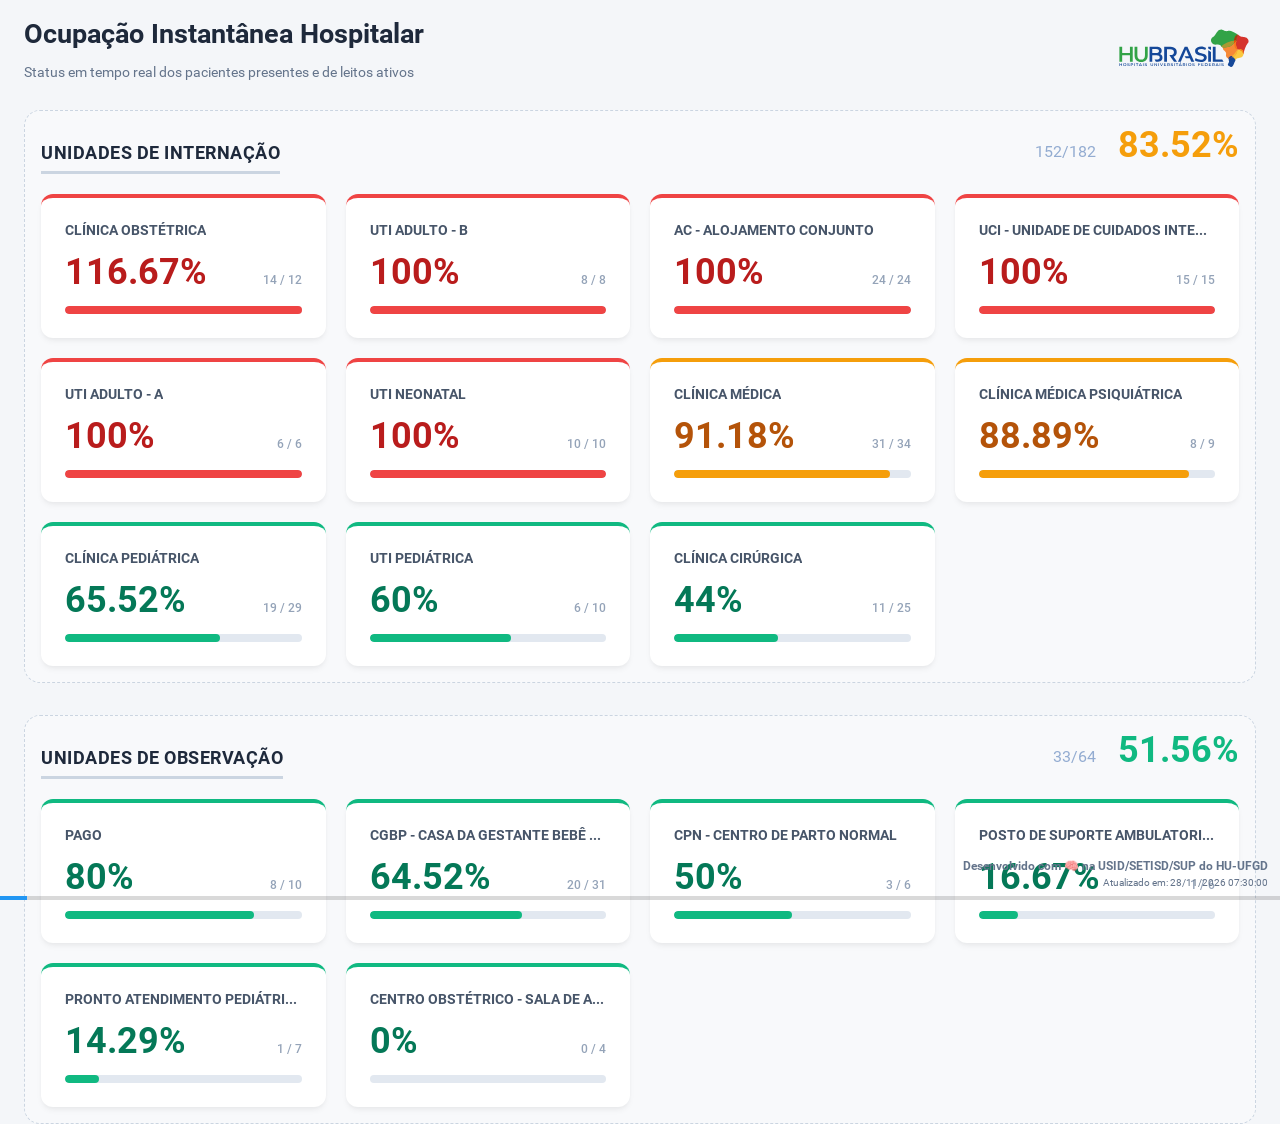
==== taxa-ocupacao/index.html @ 533b5207 "auto: atualização automática dos painéis de controle" ====
<!DOCTYPE html>
<html lang="pt-BR">
<head>
    <meta charset="UTF-8">
    <meta name="theme-color" content="">
    <link rel="icon" href="paineis-favicon.png">
    <link rel="icon" href="paineis-favicon-128.png" sizes="128x128">
    <link rel="icon" href="paineis-favicon-144.png" sizes="144x144">
    <title>Taxa de Ocupação </title>
    <link href="fontes.css" rel="stylesheet" type="text/css" media="screen,projection,print" />
    <style>
        html, body {
            height: 100%;
            margin: 0;
            font-family: Roboto, Arial, sans-serif;
        }

        body {
            display: flex;
            flex-direction: column;
        }
    </style>
    <title>Taxa de Ocupação </title>
</head>

<body>
    
    <div class="container">
        
<style>
        html, body {
            height: 100%;
            margin: 0;
            font-family: Roboto, Arial, sans-serif;
        }
        body {
            display: flex;
            flex-direction: column;
            background-color: #f4f6f9;
            color: #333;
            padding: 0 24px;
        }

        header {
            margin-bottom: 32px;
            padding-bottom: 16px;
            margin-bottom: 0;
            display: flex;
            justify-content: space-between;
        }
        img.logo{
            width: 142px;
            height: auto;
        }
        
        .header-unidade{
            display: flex;
            /* border-bottom: 2px solid #e2e8f0; */
            flex-direction: row;
            justify-content: space-between;
            font-size: 24px;
        }
        header h1 {
            font-size: 27px;
            color: #1e293b;
            margin-bottom: 4px;
        }
        header p {
            color: #64748b;
            font-size: 14px;
        }

        /* ESTRUTURA DAS DUAS COLUNAS PRINCIPAIS */
        .dashboard-container {
            display: grid;
            grid-template-columns: 1fr; /* Em telas pequenas fica uma embaixo da outra */
            gap: 32px;
            align-items: stretch;
        }

        .coluna-unidade {
            background: rgba(255, 255, 255, 0.4);
            padding: 16px;
            border-radius: 16px;
            border: 1px dashed #cbd5e1;
        }

        .coluna-unidade h2 {
            font-size: 18px;
            color: #1e293b;
            margin-bottom: 20px;
            padding-bottom: 8px;
            border-bottom: 3px solid #cbd5e1;
            text-transform: uppercase;
            letter-spacing: 0.5px;
        }

        /* A GRID DE INDICADORES INTERNA */
        .grid-indicadores {
            display: grid;
            grid-template-columns: repeat(auto-fit, minmax(280px, 1fr));
            gap: 20px;
        }

        /* Estilização dos Cards */
        .card {
            background-color: #ffffff;
            border-radius: 12px;
            padding: 24px;
            box-shadow: 0 4px 6px -1px rgba(0, 0, 0, 0.05), 0 2px 4px -1px rgba(0, 0, 0, 0.03);
            display: flex;
            flex-direction: column;
            justify-content: space-between;
            border-top: 4px solid #cbd5e1;
        }
        .card-header {
            display: flex;
            justify-content: space-between;
            align-items: center;
            margin-bottom: 16px;
            gap: 8px;
        }
        .setor-nome {
            font-size: 14px;
            font-weight: 600;
            color: #475569;
            white-space: nowrap;
            overflow: hidden;
            text-overflow: ellipsis;
            max-width: 100%;
        }
        .leitos-status {
            font-size: 12px;
            color: #94a3b8;
            font-weight: 500;
            white-space: nowrap;
        }
        .card-body {
            display: flex;
            align-items: baseline;
            margin-bottom: 16px;
            justify-content: space-between;
        }
        .porcentagem {
            font-size: 36px;
            font-weight: 700;
            line-height: 1;
            margin-right: 8px;
        }

        /* Barra de Progresso */
        .barra-progresso-bg {
            background-color: #e2e8f0;
            border-radius: 9999px;
            height: 8px;
            width: 100%;
            overflow: hidden;
        }
        .barra-progresso-fill {
            height: 100%;
            border-radius: 9999px;
            transition: width 0.5s ease-in-out;
        }

        div.informacoes {
            display: flex;
            flex-direction: column;
            gap: 4px;
            justify-content: space-between;
            align-items: flex-end;
            color: #64748b;
            font-size: 12px;
            position: fixed;
            right: 12px;
            bottom: 12px;
        }

        div.valores-indicadores strong{
            font-size: 36px;
            line-height: 36px;
        }

        div.valores-indicadores span{
            font-size: 16px;
            line-height: 24px;
            margin-right: 16px;
            color: #93acd1;            
        }


        /* Classes de Alerta */
        .unidade-critica {
            color: #ef4444;
        }
        .status-critico { border-top-color: #ef4444; }
        .status-critico .porcentagem { color: #b91c1c; }
        .status-critico .barra-progresso-fill { background-color: #ef4444; }

        .unidade-alerta {
            color: #f59e0b;
        }
        .status-alerta { border-top-color: #f59e0b; }
        .status-alerta .porcentagem { color: #b45309; }
        .status-alerta .barra-progresso-fill { background-color: #f59e0b; }

        .unidade-estavel {
            color: #10b981;
        }
        .status-estavel { border-top-color: #10b981; }
        .status-estavel .porcentagem { color: #047857; }
        .status-estavel .barra-progresso-fill { background-color: #10b981; }


        /* REGRAS PARA TELAS MENORES QUE 1130PX (TABLETS / CELULARES) */
        @media (max-width: 1135px ){
            body{
                padding: 0px 8px;
            }

            p{
                margin-block-start: 4px;
                margin-block-end: 4px;
            }

            h1{
                margin-block-start: 4px;
                margin-block-end: 4px;
            }

            h2{
                margin-block-start: 0;
                margin-block-end: 0;
            }
            .dashboard-container {
                grid-template-columns: 1fr 1fr; /* Divide a tela exatamente em 2 colunas */
                gap: 12px;
            }
            .grid-indicadores {
                grid-template-columns: 1fr 1fr 1fr; /* 2 colunas de cards dentro de cada unidade */
                gap: 8px;
            }
            .card {
                padding: 8px;
                width: 150px; /* Largura flui conforme a grid pai */
                border-radius: 4px;
            }
            .card-body {
                margin-bottom: 4px;
            }
            .barra-progresso-bg {
                height: 4px;
            }
            .setor-nome {
                font-size: 11px;
            }
            .porcentagem {
                font-size: 24px;
            }

            .coluna-unidade h2{
                margin-bottom: 12px;
                border-bottom-width: 1px;
            }

            div.valores-indicadores strong{
                font-size: 24px;
                line-height: 24px;
            }

            div.valores-indicadores span{
                font-size: 16px;
                line-height: 24px;
            }

            div.valores-indicadores span{
                margin-right: 8px;
                color: #93acd1;
            }
        }

        /* REGRAS PARA TELAS ACIMA DE 3000PX (TVs / PAINÉIS DE PAREDE) */
        @media( min-width: 3000px){
            header h1 {
                font-size: 72px;
                margin-bottom: 12px;
            }
            header p {
                font-size: 48px;
            }
            .dashboard-container {
                gap: 64px;
            }
            .coluna-unidade h2 {
                font-size: 48px;
                margin-bottom: 32px;
                border-bottom-width: 6px;
            }
            .grid-indicadores {
                gap: 32px;
                grid-template-columns: repeat(2, 1fr);
            }
            .leitos-status {
                font-size: 36px;
            }
            .card {
                padding: 32px;
                width: 90%;
            }
            .barra-progresso-bg {
                height: 16px;
            }
            .setor-nome {
                font-size: 32px;
                max-width: 70%;
            }
            .porcentagem {
                font-size: 64pt;
                padding: 12px 0;
            }
        }

        #refresh-progress {
            position: fixed;
            left: 0;
            bottom: 0;
            width: 100%;
            height: 4px;
            background: rgba(0,0,0,.15);
            z-index: 999999;
        }
        #refresh-progress-bar {
            height: 100%;
            width: 0%;
            background: #2196F3;
        }
    </style>
</head>
<body>
    <header>
        <div>
            <h1>Ocupação Instantânea Hospitalar</h1>
            <p>Status em tempo real dos pacientes presentes e de leitos ativos</p>    
        </div>
        <img class="logo" src="logo-hubrasil.svg" alt="HUBrasil" />
    </header>

    <!-- Container do Dashboard dividido em duas áreas -->
    <main class="dashboard-container">

        <section class="coluna-unidade">
            <div class="header-unidade">
                <h2>Unidades de Internação</h2>
                <div class="valores-indicadores">
                    <span class="quantidade-pac-leito">152/182</span>
                    <strong class="unidade-alerta">83.52%</strong>
                </div>
            </div>
            <div class="grid-indicadores">
                                <div class="card status-critico">
                    <div class="card-header">
                        <span class="setor-nome">CLÍNICA OBSTÉTRICA</span>
                    </div>
                    <div class="card-body">
                        <span class="porcentagem">116.67%</span>
                        <span class="leitos-status">14 / 12</span>
                    </div>
                    <div class="barra-progresso-bg">
                        <div class="barra-progresso-fill" data-width="116.67%" width="116.67%"></div>
                    </div>
                </div>
                                <div class="card status-critico">
                    <div class="card-header">
                        <span class="setor-nome">UTI ADULTO - B</span>
                    </div>
                    <div class="card-body">
                        <span class="porcentagem">100%</span>
                        <span class="leitos-status">8 / 8</span>
                    </div>
                    <div class="barra-progresso-bg">
                        <div class="barra-progresso-fill" data-width="100%" width="100%"></div>
                    </div>
                </div>
                                <div class="card status-critico">
                    <div class="card-header">
                        <span class="setor-nome">AC - ALOJAMENTO CONJUNTO</span>
                    </div>
                    <div class="card-body">
                        <span class="porcentagem">100%</span>
                        <span class="leitos-status">24 / 24</span>
                    </div>
                    <div class="barra-progresso-bg">
                        <div class="barra-progresso-fill" data-width="100%" width="100%"></div>
                    </div>
                </div>
                                <div class="card status-critico">
                    <div class="card-header">
                        <span class="setor-nome">UCI - UNIDADE DE CUIDADOS INTERMEDIÁRIOS NEONATAL</span>
                    </div>
                    <div class="card-body">
                        <span class="porcentagem">100%</span>
                        <span class="leitos-status">15 / 15</span>
                    </div>
                    <div class="barra-progresso-bg">
                        <div class="barra-progresso-fill" data-width="100%" width="100%"></div>
                    </div>
                </div>
                                <div class="card status-critico">
                    <div class="card-header">
                        <span class="setor-nome">UTI ADULTO - A</span>
                    </div>
                    <div class="card-body">
                        <span class="porcentagem">100%</span>
                        <span class="leitos-status">6 / 6</span>
                    </div>
                    <div class="barra-progresso-bg">
                        <div class="barra-progresso-fill" data-width="100%" width="100%"></div>
                    </div>
                </div>
                                <div class="card status-critico">
                    <div class="card-header">
                        <span class="setor-nome">UTI NEONATAL</span>
                    </div>
                    <div class="card-body">
                        <span class="porcentagem">100%</span>
                        <span class="leitos-status">10 / 10</span>
                    </div>
                    <div class="barra-progresso-bg">
                        <div class="barra-progresso-fill" data-width="100%" width="100%"></div>
                    </div>
                </div>
                                <div class="card status-alerta">
                    <div class="card-header">
                        <span class="setor-nome">CLÍNICA MÉDICA</span>
                    </div>
                    <div class="card-body">
                        <span class="porcentagem">91.18%</span>
                        <span class="leitos-status">31 / 34</span>
                    </div>
                    <div class="barra-progresso-bg">
                        <div class="barra-progresso-fill" data-width="91.18%" width="91.18%"></div>
                    </div>
                </div>
                                <div class="card status-alerta">
                    <div class="card-header">
                        <span class="setor-nome">CLÍNICA MÉDICA PSIQUIÁTRICA</span>
                    </div>
                    <div class="card-body">
                        <span class="porcentagem">88.89%</span>
                        <span class="leitos-status">8 / 9</span>
                    </div>
                    <div class="barra-progresso-bg">
                        <div class="barra-progresso-fill" data-width="88.89%" width="88.89%"></div>
                    </div>
                </div>
                                <div class="card status-estavel">
                    <div class="card-header">
                        <span class="setor-nome">CLÍNICA PEDIÁTRICA</span>
                    </div>
                    <div class="card-body">
                        <span class="porcentagem">65.52%</span>
                        <span class="leitos-status">19 / 29</span>
                    </div>
                    <div class="barra-progresso-bg">
                        <div class="barra-progresso-fill" data-width="65.52%" width="65.52%"></div>
                    </div>
                </div>
                                <div class="card status-estavel">
                    <div class="card-header">
                        <span class="setor-nome">UTI PEDIÁTRICA</span>
                    </div>
                    <div class="card-body">
                        <span class="porcentagem">60%</span>
                        <span class="leitos-status">6 / 10</span>
                    </div>
                    <div class="barra-progresso-bg">
                        <div class="barra-progresso-fill" data-width="60%" width="60%"></div>
                    </div>
                </div>
                                <div class="card status-estavel">
                    <div class="card-header">
                        <span class="setor-nome">CLÍNICA CIRÚRGICA</span>
                    </div>
                    <div class="card-body">
                        <span class="porcentagem">44%</span>
                        <span class="leitos-status">11 / 25</span>
                    </div>
                    <div class="barra-progresso-bg">
                        <div class="barra-progresso-fill" data-width="44%" width="44%"></div>
                    </div>
                </div>
                        </section>

        <section class="coluna-unidade">
            <div class="header-unidade">
                <h2 class="titulo-unidade">Unidades de Observação</h2>
                <div class="valores-indicadores">
                    <span class="quantidade-pac-leito">33/64</span>
                    <strong class="unidade-estavel">51.56%</strong>
                </div>
            </div>            
            <div class="grid-indicadores">
                                <div class="card status-estavel">
                    <div class="card-header">
                        <span class="setor-nome">PAGO</span>
                    </div>
                    <div class="card-body">
                        <span class="porcentagem">80%</span>
                        <span class="leitos-status">8 / 10</span>
                    </div>
                    <div class="barra-progresso-bg">
                        <div class="barra-progresso-fill" data-width="80%" width="80%"></div>
                    </div>
                </div>
                                <div class="card status-estavel">
                    <div class="card-header">
                        <span class="setor-nome">CGBP - CASA DA GESTANTE BEBÊ E PUÉRPERA</span>
                    </div>
                    <div class="card-body">
                        <span class="porcentagem">64.52%</span>
                        <span class="leitos-status">20 / 31</span>
                    </div>
                    <div class="barra-progresso-bg">
                        <div class="barra-progresso-fill" data-width="64.52%" width="64.52%"></div>
                    </div>
                </div>
                                <div class="card status-estavel">
                    <div class="card-header">
                        <span class="setor-nome">CPN - CENTRO DE PARTO NORMAL</span>
                    </div>
                    <div class="card-body">
                        <span class="porcentagem">50%</span>
                        <span class="leitos-status">3 / 6</span>
                    </div>
                    <div class="barra-progresso-bg">
                        <div class="barra-progresso-fill" data-width="50%" width="50%"></div>
                    </div>
                </div>
                                <div class="card status-estavel">
                    <div class="card-header">
                        <span class="setor-nome">POSTO DE SUPORTE AMBULATORIAL</span>
                    </div>
                    <div class="card-body">
                        <span class="porcentagem">16.67%</span>
                        <span class="leitos-status">1 / 6</span>
                    </div>
                    <div class="barra-progresso-bg">
                        <div class="barra-progresso-fill" data-width="16.67%" width="16.67%"></div>
                    </div>
                </div>
                                <div class="card status-estavel">
                    <div class="card-header">
                        <span class="setor-nome">PRONTO ATENDIMENTO PEDIÁTRICO REFERENCIADO</span>
                    </div>
                    <div class="card-body">
                        <span class="porcentagem">14.29%</span>
                        <span class="leitos-status">1 / 7</span>
                    </div>
                    <div class="barra-progresso-bg">
                        <div class="barra-progresso-fill" data-width="14.29%" width="14.29%"></div>
                    </div>
                </div>
                                <div class="card status-estavel">
                    <div class="card-header">
                        <span class="setor-nome">CENTRO OBSTÉTRICO - SALA DE ADMISSÃO</span>
                    </div>
                    <div class="card-body">
                        <span class="porcentagem">0%</span>
                        <span class="leitos-status">0 / 4</span>
                    </div>
                    <div class="barra-progresso-bg">
                        <div class="barra-progresso-fill" data-width="0%" width="0%"></div>
                    </div>
                </div>
                        </section>

    </main>
    <div class="informacoes">
        <strong>Desenvolvido com 🧠 na USID/SETISD/SUP do HU-UFGD</strong>
        <small>Atualizado em: 28/11/2026 07:30:00</small>
    </div>

    <div id="refresh-progress">
        <div id="refresh-progress-bar"></div>
    </div>

    <script>
    (function () {
        const DURACAO = 60000; // 60 segundos
        const barra = document.getElementById('refresh-progress-bar');
        const inicio = performance.now();

        function atualizar(agora) {
            const progresso = Math.min((agora - inicio) / DURACAO, 1);
            barra.style.width = (progresso * 100) + '%';

            if (progresso < 1) {
                requestAnimationFrame(atualizar);
            }
        }

        requestAnimationFrame(atualizar);

        document.querySelectorAll('.barra-progresso-fill').forEach(el => {
            el.style.width = '0';

            requestAnimationFrame(() => {
                el.style.transition = 'width .8s ease';
                el.style.width = el.dataset.width;
            });
        });
        
        setTimeout(function () {
            location.reload();
        }, DURACAO);
    })();
    </script>
    <script src="jquery.min.js"></script>

    </div>
    
    <script src="jquery.min.js"></script>
    <script>
        
    </script>
</body>

</html>
---- taxa-ocupacao/fontes.css ----
/* roboto-100 - latin */
@font-face {
  font-family: 'Roboto';
  font-style: normal;
  font-weight: 100;
  src: url('roboto-v15-latin-100.eot'); /* IE9 Compat Modes */
  src: local('Roboto Thin'), local('Roboto-Thin'),
       url('roboto-v15-latin-100.eot%3F') format('embedded-opentype'), /* IE6-IE8 */
       url('roboto-v15-latin-100.woff2') format('woff2'), /* Super Modern Browsers */
       url('roboto-v15-latin-100.woff') format('woff'), /* Modern Browsers */
       url('roboto-v15-latin-100.ttf') format('truetype'), /* Safari, Android, iOS */
       url('roboto-v15-latin-100.svg') format('svg'); /* Legacy iOS */
}
/* roboto-100italic - latin */
@font-face {
  font-family: 'Roboto';
  font-style: italic;
  font-weight: 100;
  src: url('roboto-v15-latin-100italic.eot'); /* IE9 Compat Modes */
  src: local('Roboto Thin Italic'), local('Roboto-ThinItalic'),
       url('roboto-v15-latin-100italic.eot%3F') format('embedded-opentype'), /* IE6-IE8 */
       url('roboto-v15-latin-100italic.woff2') format('woff2'), /* Super Modern Browsers */
       url('roboto-v15-latin-100italic.woff') format('woff'), /* Modern Browsers */
       url('roboto-v15-latin-100italic.ttf') format('truetype'), /* Safari, Android, iOS */
       url('roboto-v15-latin-100italic.svg') format('svg'); /* Legacy iOS */
}
/* roboto-300 - latin */
@font-face {
  font-family: 'Roboto';
  font-style: normal;
  font-weight: 300;
  src: url('roboto-v15-latin-300.eot'); /* IE9 Compat Modes */
  src: local('Roboto Light'), local('Roboto-Light'),
       url('roboto-v15-latin-300.eot%3F') format('embedded-opentype'), /* IE6-IE8 */
       url('roboto-v15-latin-300.woff2') format('woff2'), /* Super Modern Browsers */
       url('roboto-v15-latin-300.woff') format('woff'), /* Modern Browsers */
       url('roboto-v15-latin-300.ttf') format('truetype'), /* Safari, Android, iOS */
       url('roboto-v15-latin-300.svg') format('svg'); /* Legacy iOS */
}
/* roboto-300italic - latin */
@font-face {
  font-family: 'Roboto';
  font-style: italic;
  font-weight: 300;
  src: url('roboto-v15-latin-300italic.eot'); /* IE9 Compat Modes */
  src: local('Roboto Light Italic'), local('Roboto-LightItalic'),
       url('roboto-v15-latin-300italic.eot%3F') format('embedded-opentype'), /* IE6-IE8 */
       url('roboto-v15-latin-300italic.woff2') format('woff2'), /* Super Modern Browsers */
       url('roboto-v15-latin-300italic.woff') format('woff'), /* Modern Browsers */
       url('roboto-v15-latin-300italic.ttf') format('truetype'), /* Safari, Android, iOS */
       url('roboto-v15-latin-300italic.svg') format('svg'); /* Legacy iOS */
}
/* roboto-regular - latin */
@font-face {
  font-family: 'Roboto';
  font-style: normal;
  font-weight: 400;
  src: url('roboto-v15-latin-regular.eot'); /* IE9 Compat Modes */
  src: local('Roboto'), local('Roboto-Regular'),
       url('roboto-v15-latin-regular.eot%3F') format('embedded-opentype'), /* IE6-IE8 */
       url('roboto-v15-latin-regular.woff2') format('woff2'), /* Super Modern Browsers */
       url('roboto-v15-latin-regular.woff') format('woff'), /* Modern Browsers */
       url('roboto-v15-latin-regular.ttf') format('truetype'), /* Safari, Android, iOS */
       url('roboto-v15-latin-regular.svg') format('svg'); /* Legacy iOS */
}
/* roboto-italic - latin */
@font-face {
  font-family: 'Roboto';
  font-style: italic;
  font-weight: 400;
  src: url('roboto-v15-latin-italic.eot'); /* IE9 Compat Modes */
  src: local('Roboto Italic'), local('Roboto-Italic'),
       url('roboto-v15-latin-italic.eot%3F') format('embedded-opentype'), /* IE6-IE8 */
       url('roboto-v15-latin-italic.woff2') format('woff2'), /* Super Modern Browsers */
       url('roboto-v15-latin-italic.woff') format('woff'), /* Modern Browsers */
       url('roboto-v15-latin-italic.ttf') format('truetype'), /* Safari, Android, iOS */
       url('roboto-v15-latin-italic.svg') format('svg'); /* Legacy iOS */
}
/* roboto-500 - latin */
@font-face {
  font-family: 'Roboto';
  font-style: normal;
  font-weight: 500;
  src: url('roboto-v15-latin-500.eot'); /* IE9 Compat Modes */
  src: local('Roboto Medium'), local('Roboto-Medium'),
       url('roboto-v15-latin-500.eot%3F') format('embedded-opentype'), /* IE6-IE8 */
       url('roboto-v15-latin-500.woff2') format('woff2'), /* Super Modern Browsers */
       url('roboto-v15-latin-500.woff') format('woff'), /* Modern Browsers */
       url('roboto-v15-latin-500.ttf') format('truetype'), /* Safari, Android, iOS */
       url('roboto-v15-latin-500.svg') format('svg'); /* Legacy iOS */
}
/* roboto-500italic - latin */
@font-face {
  font-family: 'Roboto';
  font-style: italic;
  font-weight: 500;
  src: url('roboto-v15-latin-500italic.eot'); /* IE9 Compat Modes */
  src: local('Roboto Medium Italic'), local('Roboto-MediumItalic'),
       url('roboto-v15-latin-500italic.eot%3F') format('embedded-opentype'), /* IE6-IE8 */
       url('roboto-v15-latin-500italic.woff2') format('woff2'), /* Super Modern Browsers */
       url('roboto-v15-latin-500italic.woff') format('woff'), /* Modern Browsers */
       url('roboto-v15-latin-500italic.ttf') format('truetype'), /* Safari, Android, iOS */
       url('roboto-v15-latin-500italic.svg') format('svg'); /* Legacy iOS */
}
/* roboto-700 - latin */
@font-face {
  font-family: 'Roboto';
  font-style: normal;
  font-weight: 700;
  src: url('roboto-v15-latin-700.eot'); /* IE9 Compat Modes */
  src: local('Roboto Bold'), local('Roboto-Bold'),
       url('roboto-v15-latin-700.eot%3F') format('embedded-opentype'), /* IE6-IE8 */
       url('roboto-v15-latin-700.woff2') format('woff2'), /* Super Modern Browsers */
       url('roboto-v15-latin-700.woff') format('woff'), /* Modern Browsers */
       url('roboto-v15-latin-700.ttf') format('truetype'), /* Safari, Android, iOS */
       url('roboto-v15-latin-700.svg') format('svg'); /* Legacy iOS */
}
/* roboto-700italic - latin */
@font-face {
  font-family: 'Roboto';
  font-style: italic;
  font-weight: 700;
  src: url('roboto-v15-latin-700italic.eot'); /* IE9 Compat Modes */
  src: local('Roboto Bold Italic'), local('Roboto-BoldItalic'),
       url('roboto-v15-latin-700italic.eot%3F') format('embedded-opentype'), /* IE6-IE8 */
       url('roboto-v15-latin-700italic.woff2') format('woff2'), /* Super Modern Browsers */
       url('roboto-v15-latin-700italic.woff') format('woff'), /* Modern Browsers */
       url('roboto-v15-latin-700italic.ttf') format('truetype'), /* Safari, Android, iOS */
       url('roboto-v15-latin-700italic.svg') format('svg'); /* Legacy iOS */
}
/* roboto-900 - latin */
@font-face {
  font-family: 'Roboto';
  font-style: normal;
  font-weight: 900;
  src: url('roboto-v15-latin-900.eot'); /* IE9 Compat Modes */
  src: local('Roboto Black'), local('Roboto-Black'),
       url('roboto-v15-latin-900.eot%3F') format('embedded-opentype'), /* IE6-IE8 */
       url('roboto-v15-latin-900.woff2') format('woff2'), /* Super Modern Browsers */
       url('roboto-v15-latin-900.woff') format('woff'), /* Modern Browsers */
       url('roboto-v15-latin-900.ttf') format('truetype'), /* Safari, Android, iOS */
       url('roboto-v15-latin-900.svg') format('svg'); /* Legacy iOS */
}
/* roboto-900italic - latin */
@font-face {
  font-family: 'Roboto';
  font-style: italic;
  font-weight: 900;
  src: url('roboto-v15-latin-900italic.eot'); /* IE9 Compat Modes */
  src: local('Roboto Black Italic'), local('Roboto-BlackItalic'),
       url('roboto-v15-latin-900italic.eot%3F') format('embedded-opentype'), /* IE6-IE8 */
       url('roboto-v15-latin-900italic.woff2') format('woff2'), /* Super Modern Browsers */
       url('roboto-v15-latin-900italic.woff') format('woff'), /* Modern Browsers */
       url('roboto-v15-latin-900italic.ttf') format('truetype'), /* Safari, Android, iOS */
       url('roboto-v15-latin-900italic.svg') format('svg'); /* Legacy iOS */
}

/* ubuntu-300 - latin */
@font-face {
  font-family: 'Ubuntu';
  font-style: normal;
  font-weight: 300;
  src: local('Ubuntu Light'), local('Ubuntu-Light'),
       url('ubuntu-v8-latin-300.woff2') format('woff2'), /* Chrome 26+, Opera 23+ */
       url('ubuntu-v8-latin-300.woff') format('woff'); /* Chrome 6+, Firefox 3.6+, IE 9+, Safari 5.1+ */
}
/* ubuntu-300italic - latin */
@font-face {
  font-family: 'Ubuntu';
  font-style: italic;
  font-weight: 300;
  src: local('Ubuntu Light Italic'), local('Ubuntu-LightItalic'),
       url('ubuntu-v8-latin-300italic.woff2') format('woff2'), /* Chrome 26+, Opera 23+ */
       url('ubuntu-v8-latin-300italic.woff') format('woff'); /* Chrome 6+, Firefox 3.6+, IE 9+, Safari 5.1+ */
}
/* ubuntu-regular - latin */
@font-face {
  font-family: 'Ubuntu';
  font-style: normal;
  font-weight: 400;
  src: local('Ubuntu'),
       url('ubuntu-v8-latin-regular.woff2') format('woff2'), /* Chrome 26+, Opera 23+ */
       url('ubuntu-v8-latin-regular.woff') format('woff'); /* Chrome 6+, Firefox 3.6+, IE 9+, Safari 5.1+ */
}
/* ubuntu-italic - latin */
@font-face {
  font-family: 'Ubuntu';
  font-style: italic;
  font-weight: 400;
  src: local('Ubuntu Italic'), local('Ubuntu-Italic'),
       url('ubuntu-v8-latin-italic.woff2') format('woff2'), /* Chrome 26+, Opera 23+ */
       url('ubuntu-v8-latin-italic.woff') format('woff'); /* Chrome 6+, Firefox 3.6+, IE 9+, Safari 5.1+ */
}
/* ubuntu-500 - latin */
@font-face {
  font-family: 'Ubuntu';
  font-style: normal;
  font-weight: 500;
  src: local('Ubuntu Medium'), local('Ubuntu-Medium'),
       url('ubuntu-v8-latin-500.woff2') format('woff2'), /* Chrome 26+, Opera 23+ */
       url('ubuntu-v8-latin-500.woff') format('woff'); /* Chrome 6+, Firefox 3.6+, IE 9+, Safari 5.1+ */
}
/* ubuntu-500italic - latin */
@font-face {
  font-family: 'Ubuntu';
  font-style: italic;
  font-weight: 500;
  src: local('Ubuntu Medium Italic'), local('Ubuntu-MediumItalic'),
       url('ubuntu-v8-latin-500italic.woff2') format('woff2'), /* Chrome 26+, Opera 23+ */
       url('ubuntu-v8-latin-500italic.woff') format('woff'); /* Chrome 6+, Firefox 3.6+, IE 9+, Safari 5.1+ */
}
/* ubuntu-700 - latin */
@font-face {
  font-family: 'Ubuntu';
  font-style: normal;
  font-weight: 700;
  src: local('Ubuntu Bold'), local('Ubuntu-Bold'),
       url('ubuntu-v8-latin-700.woff2') format('woff2'), /* Chrome 26+, Opera 23+ */
       url('ubuntu-v8-latin-700.woff') format('woff'); /* Chrome 6+, Firefox 3.6+, IE 9+, Safari 5.1+ */
}
/* ubuntu-700italic - latin */
@font-face {
  font-family: 'Ubuntu';
  font-style: italic;
  font-weight: 700;
  src: local('Ubuntu Bold Italic'), local('Ubuntu-BoldItalic'),
       url('ubuntu-v8-latin-700italic.woff2') format('woff2'), /* Chrome 26+, Opera 23+ */
       url('ubuntu-v8-latin-700italic.woff') format('woff'); /* Chrome 6+, Firefox 3.6+, IE 9+, Safari 5.1+ */
}

/* GeorgiaPro */
@font-face {
  font-family: 'GeorgiaPro';
  src: local('GeorgiaPro'), local('GeorgiaPro'),
       url('GeorgiaPro.woff2') format('woff2'), /* Chrome 26+, Opera 23+ */
       url('GeorgiaPro.woff') format('woff'); /* Chrome 6+, Firefox 3.6+, IE 9+, Safari 5.1+ */
}

/* Frank Goth */
@font-face {
  font-family: 'FrankGoth';
  src: local('FrankGoth'), local('FrankGoth'),
       url('http://10.18.0.82/static/font/frankgoth/frank-goth.woff2') format('ttf'); /* Chrome 26+, Opera 23+ */
}

@font-face {
  font-family: 'Material Icons';
  font-style: normal;
  font-weight: 400;
  src: url(md-icons-4.0.0.eot); /* For IE6-8 */
  /*src: url(/static/font/material-icons/MaterialIcons-Regular.eot);*/
  src: local('Material Icons'),
       local('MaterialIcons-Regular'),
       /*url(/static/font/material-icons/MaterialIcons-Regular.woff2) format('woff2'),
       url(/static/font/material-icons/MaterialIcons-Regular.woff) format('woff'),
       url(/static/font/material-icons/MaterialIcons-Regular.ttf) format('truetype');*/
       url(md-icons-4.0.0.woff2) format('woff2'),
       url(md-icons-4.0.0.woff) format('woff'),
       url(md-icons-4.0.0.ttf) format('truetype');
}
/* See: https://fonts.google.com/license/googlerestricted */
/* latin-ext */
@font-face {
  font-family: 'Google Sans';
  font-style: italic;
  font-weight: 400;
  src: local('Google Sans Italic'), local('GoogleSans-Italic'), 
       url(gs-italic-latin-ext.woff2) format('woff2');
       unicode-range: U+0100-024F, U+0259, U+1E00-1EFF, U+2020, U+20A0-20AB, U+20AD-20CF, U+2113, U+2C60-2C7F, U+A720-A7FF;
}
/* latin */
@font-face {
  font-family: 'Google Sans';
  font-style: italic;
  font-weight: 400;
  src: local('Google Sans Italic'), local('GoogleSans-Italic'), 
       url(gs-italic-latin.woff2) format('woff2');
       unicode-range: U+0000-00FF, U+0131, U+0152-0153, U+02BB-02BC, U+02C6, U+02DA, U+02DC, U+2000-206F, U+2074, U+20AC, U+2122, U+2191, U+2193, U+2212, U+2215, U+FEFF, U+FFFD;
}
/* latin-ext */
@font-face {
  font-family: 'Google Sans';
  font-style: italic;
  font-weight: 500;
  src: local('Google Sans Medium Italic'), local('GoogleSans-MediumItalic'), 
       url(gs-medium-italic-latin-ext.woff2) format('woff2');
       unicode-range: U+0100-024F, U+0259, U+1E00-1EFF, U+2020, U+20A0-20AB, U+20AD-20CF, U+2113, U+2C60-2C7F, U+A720-A7FF;
}
/* latin */
@font-face {
  font-family: 'Google Sans';
  font-style: italic;
  font-weight: 500;
  src: local('Google Sans Medium Italic'), local('GoogleSans-MediumItalic'), 
       url(gs-medium-italic-latin.woff2) format('woff2');
       unicode-range: U+0000-00FF, U+0131, U+0152-0153, U+02BB-02BC, U+02C6, U+02DA, U+02DC, U+2000-206F, U+2074, U+20AC, U+2122, U+2191, U+2193, U+2212, U+2215, U+FEFF, U+FFFD;
}
/* latin-ext */
@font-face {
  font-family: 'Google Sans';
  font-style: italic;
  font-weight: 700;
  src: local('Google Sans Bold Italic'), local('GoogleSans-BoldItalic'), 
       url(gs-bold-italic-latin.woff2) format('woff2');
       unicode-range: U+0100-024F, U+0259, U+1E00-1EFF, U+2020, U+20A0-20AB, U+20AD-20CF, U+2113, U+2C60-2C7F, U+A720-A7FF;
}
/* latin */
@font-face {
  font-family: 'Google Sans';
  font-style: italic;
  font-weight: 700;
  src: local('Google Sans Bold Italic'), local('GoogleSans-BoldItalic'), 
       url(gs-bold-italic-latin.woff2) format('woff2');
       unicode-range: U+0000-00FF, U+0131, U+0152-0153, U+02BB-02BC, U+02C6, U+02DA, U+02DC, U+2000-206F, U+2074, U+20AC, U+2122, U+2191, U+2193, U+2212, U+2215, U+FEFF, U+FFFD;
}
/* latin-ext */
@font-face {
  font-family: 'Google Sans';
  font-style: normal;
  font-weight: 400;
  src: local('Google Sans Regular'), local('GoogleSans-Regular'), 
       url(gs-regular-latin-ext.woff2) format('woff2');
       unicode-range: U+0100-024F, U+0259, U+1E00-1EFF, U+2020, U+20A0-20AB, U+20AD-20CF, U+2113, U+2C60-2C7F, U+A720-A7FF;
}
/* latin */
@font-face {
  font-family: 'Google Sans';
  font-style: normal;
  font-weight: 400;
  src: local('Google Sans Regular'), local('GoogleSans-Regular'), 
       url(gs-regular-latin.woff2) format('woff2');
       unicode-range: U+0000-00FF, U+0131, U+0152-0153, U+02BB-02BC, U+02C6, U+02DA, U+02DC, U+2000-206F, U+2074, U+20AC, U+2122, U+2191, U+2193, U+2212, U+2215, U+FEFF, U+FFFD;
}
/* latin-ext */
@font-face {
  font-family: 'Google Sans';
  font-style: normal;
  font-weight: 500;
  src: local('Google Sans Medium'), local('GoogleSans-Medium'), 
       url(gs-medium-latin-ext.woff2) format('woff2');
       unicode-range: U+0100-024F, U+0259, U+1E00-1EFF, U+2020, U+20A0-20AB, U+20AD-20CF, U+2113, U+2C60-2C7F, U+A720-A7FF;
}
/* latin */
@font-face {
  font-family: 'Google Sans';
  font-style: normal;
  font-weight: 500;
  src: local('Google Sans Medium'), local('GoogleSans-Medium'), 
       url(gs-medium-latin.woff2) format('woff2');
       unicode-range: U+0000-00FF, U+0131, U+0152-0153, U+02BB-02BC, U+02C6, U+02DA, U+02DC, U+2000-206F, U+2074, U+20AC, U+2122, U+2191, U+2193, U+2212, U+2215, U+FEFF, U+FFFD;
}
/* latin-ext */
@font-face {
  font-family: 'Google Sans';
  font-style: normal;
  font-weight: 700;
  src: local('Google Sans Bold'), local('GoogleSans-Bold'), 
       url(gs-bold-latin-ext.woff2) format('woff2');
       unicode-range: U+0100-024F, U+0259, U+1E00-1EFF, U+2020, U+20A0-20AB, U+20AD-20CF, U+2113, U+2C60-2C7F, U+A720-A7FF;
}
/* latin */
@font-face {
  font-family: 'Google Sans';
  font-style: normal;
  font-weight: 700;
  src: local('Google Sans Bold'), local('GoogleSans-Bold'),
       url(gs-bold-latin.woff2) format('woff2');
       unicode-range: U+0000-00FF, U+0131, U+0152-0153, U+02BB-02BC, U+02C6, U+02DA, U+02DC, U+2000-206F, U+2074, U+20AC, U+2122, U+2191, U+2193, U+2212, U+2215, U+FEFF, U+FFFD;
}
/* pt-serif-regular - latin_latin-ext */
@font-face {
  font-family: 'PT Serif';
  font-style: normal;
  font-weight: 400;
  src: local('PT Serif'), local('PTSerif-Regular'),
       url(pt-serif-v10-latin_latin-ext-regular.woff2) format('woff2'), /* Chrome 26+, Opera 23+, Firefox 39+ */
       url(pt-serif-v10-latin_latin-ext-regular.woff) format('woff'); /* Chrome 6+, Firefox 3.6+, IE 9+, Safari 5.1+ */
}

/* pt-serif-italic - latin_latin-ext */
@font-face {
  font-family: 'PT Serif';
  font-style: italic;
  font-weight: 400;
  src: local('PT Serif Italic'), local('PTSerif-Italic'),
       url(pt-serif-v10-latin_latin-ext-italic.woff2) format('woff2'), /* Chrome 26+, Opera 23+, Firefox 39+ */
       url(pt-serif-v10-latin_latin-ext-italic.woff) format('woff'); /* Chrome 6+, Firefox 3.6+, IE 9+, Safari 5.1+ */
}

/* pt-serif-700 - latin_latin-ext */
@font-face {
  font-family: 'PT Serif';
  font-style: normal;
  font-weight: 700;
  src: local('PT Serif Bold'), local('PTSerif-Bold'),
       url(pt-serif-v10-latin_latin-ext-700.woff2) format('woff2'), /* Chrome 26+, Opera 23+, Firefox 39+ */
       url(pt-serif-v10-latin_latin-ext-700.woff) format('woff'); /* Chrome 6+, Firefox 3.6+, IE 9+, Safari 5.1+ */
}

/* pt-serif-700italic - latin_latin-ext */
@font-face {
  font-family: 'PT Serif';
  font-style: italic;
  font-weight: 700;
  src: local('PT Serif Bold Italic'), local('PTSerif-BoldItalic'),
       url(pt-serif-v10-latin_latin-ext-700italic.woff2) format('woff2'), /* Chrome 26+, Opera 23+, Firefox 39+ */
       url(pt-serif-v10-latin_latin-ext-700italic.woff) format('woff'); /* Chrome 6+, Firefox 3.6+, IE 9+, Safari 5.1+ */
}

.material-font {
  font-family: 'Material Icons';
  font-style: normal;
}

/*.material-icons {
  font-family: 'Material Icons';
  font-weight: normal;
  font-style: normal;
  font-size: 24px;  // Preferred icon size
  display: inline-block;
  line-height: 1;
  text-transform: none;
  letter-spacing: normal;
  word-wrap: normal;
  white-space: nowrap;
  direction: ltr;
  -webkit-font-smoothing: antialiased;
  text-rendering: optimizeLegibility;
  -moz-osx-font-smoothing: grayscale;
  font-feature-settings: 'liga';
} */

/* fallback */
@font-face {
  font-family: 'Material Icons';
  font-style: normal;
  font-weight: 400;
  src: url(flUhRq6tzZclQEJ-Vdg-IuiaDsNc.woff2) format('woff2');
}

.material-icons {
  font-family: 'Material Icons';
  font-weight: normal;
  font-style: normal;
  font-size: 24px;
  line-height: 1;
  letter-spacing: normal;
  text-transform: none;
  display: inline-block;
  white-space: nowrap;
  word-wrap: normal;
  direction: ltr;
  -moz-font-feature-settings: 'liga';
  -moz-osx-font-smoothing: grayscale;
}
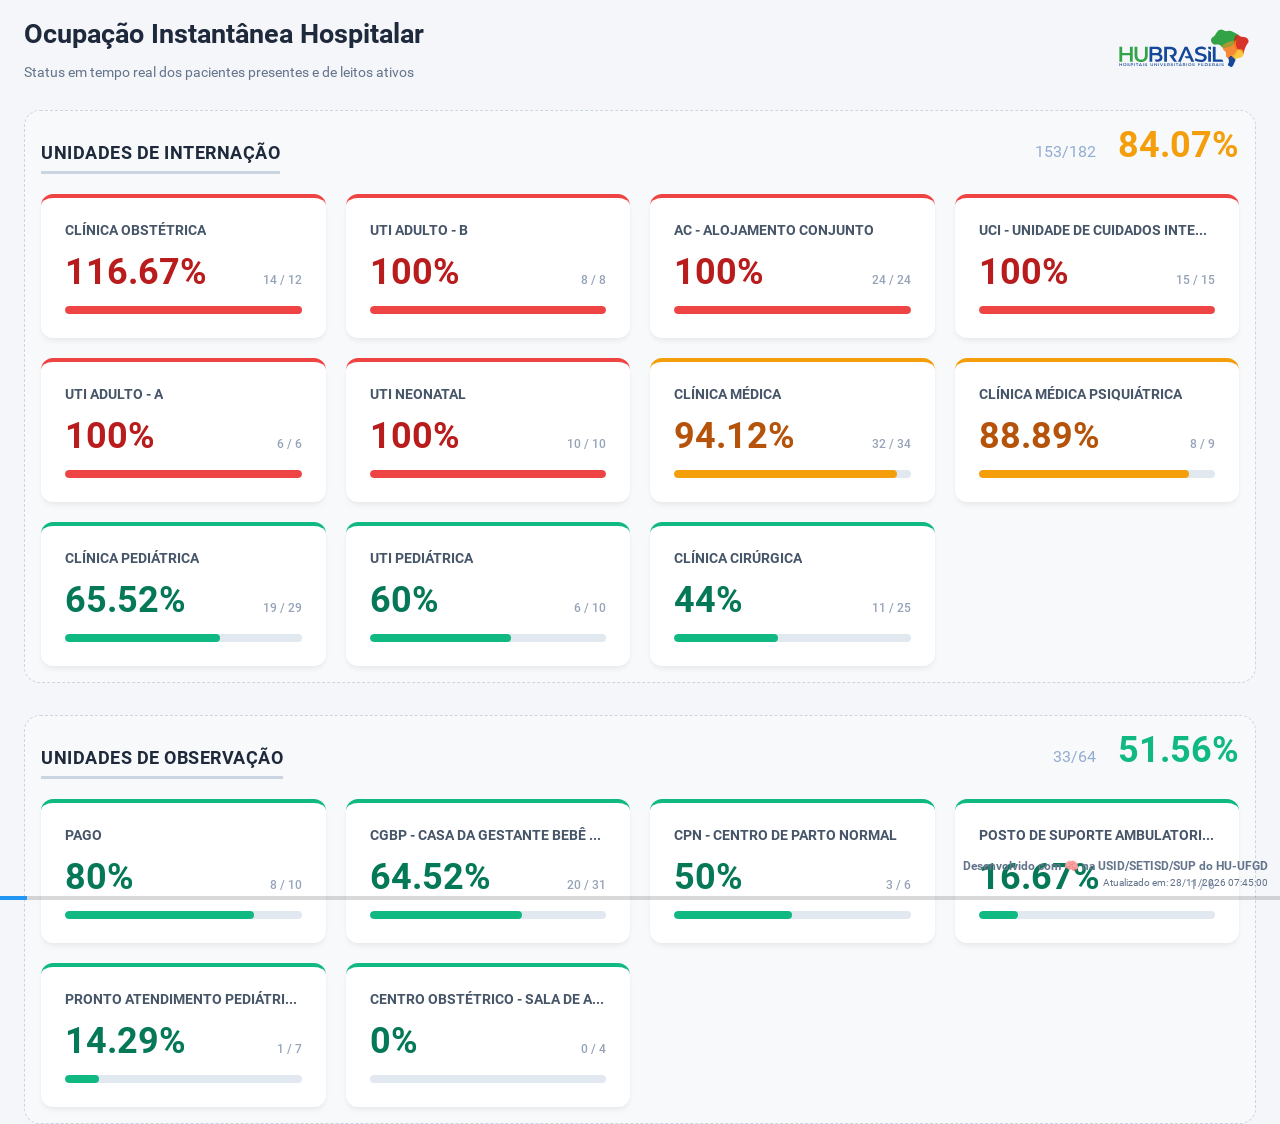
==== commit 4cef1782: "auto: atualização automática dos painéis de controle" ====
--- a/taxa-ocupacao/index.html
+++ b/taxa-ocupacao/index.html
@@ -351,8 +351,8 @@
             <div class="header-unidade">
                 <h2>Unidades de Internação</h2>
                 <div class="valores-indicadores">
-                    <span class="quantidade-pac-leito">152/182</span>
-                    <strong class="unidade-alerta">83.52%</strong>
+                    <span class="quantidade-pac-leito">153/182</span>
+                    <strong class="unidade-alerta">84.07%</strong>
                 </div>
             </div>
             <div class="grid-indicadores">
@@ -433,11 +433,11 @@
                         <span class="setor-nome">CLÍNICA MÉDICA</span>
                     </div>
                     <div class="card-body">
-                        <span class="porcentagem">91.18%</span>
-                        <span class="leitos-status">31 / 34</span>
-                    </div>
-                    <div class="barra-progresso-bg">
-                        <div class="barra-progresso-fill" data-width="91.18%" width="91.18%"></div>
+                        <span class="porcentagem">94.12%</span>
+                        <span class="leitos-status">32 / 34</span>
+                    </div>
+                    <div class="barra-progresso-bg">
+                        <div class="barra-progresso-fill" data-width="94.12%" width="94.12%"></div>
                     </div>
                 </div>
                                 <div class="card status-alerta">
@@ -576,7 +576,7 @@
     </main>
     <div class="informacoes">
         <strong>Desenvolvido com 🧠 na USID/SETISD/SUP do HU-UFGD</strong>
-        <small>Atualizado em: 28/11/2026 07:30:00</small>
+        <small>Atualizado em: 28/11/2026 07:45:00</small>
     </div>
 
     <div id="refresh-progress">
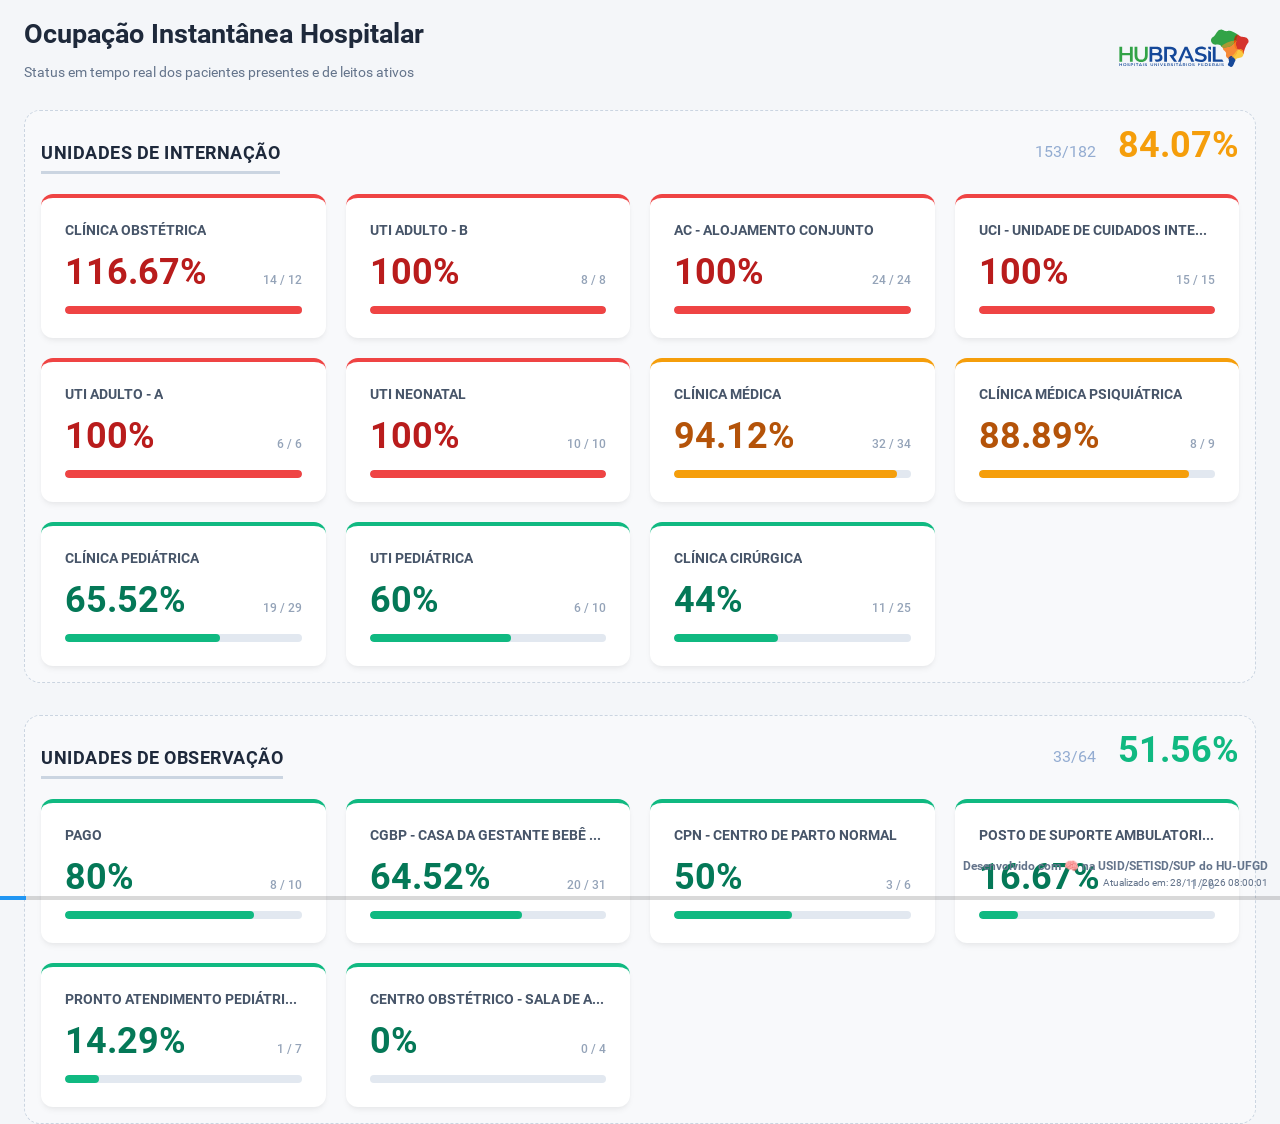
==== commit ca0460b9: "auto: atualização automática dos painéis de controle" ====
--- a/taxa-ocupacao/index.html
+++ b/taxa-ocupacao/index.html
@@ -576,7 +576,7 @@
     </main>
     <div class="informacoes">
         <strong>Desenvolvido com 🧠 na USID/SETISD/SUP do HU-UFGD</strong>
-        <small>Atualizado em: 28/11/2026 07:45:00</small>
+        <small>Atualizado em: 28/11/2026 08:00:01</small>
     </div>
 
     <div id="refresh-progress">
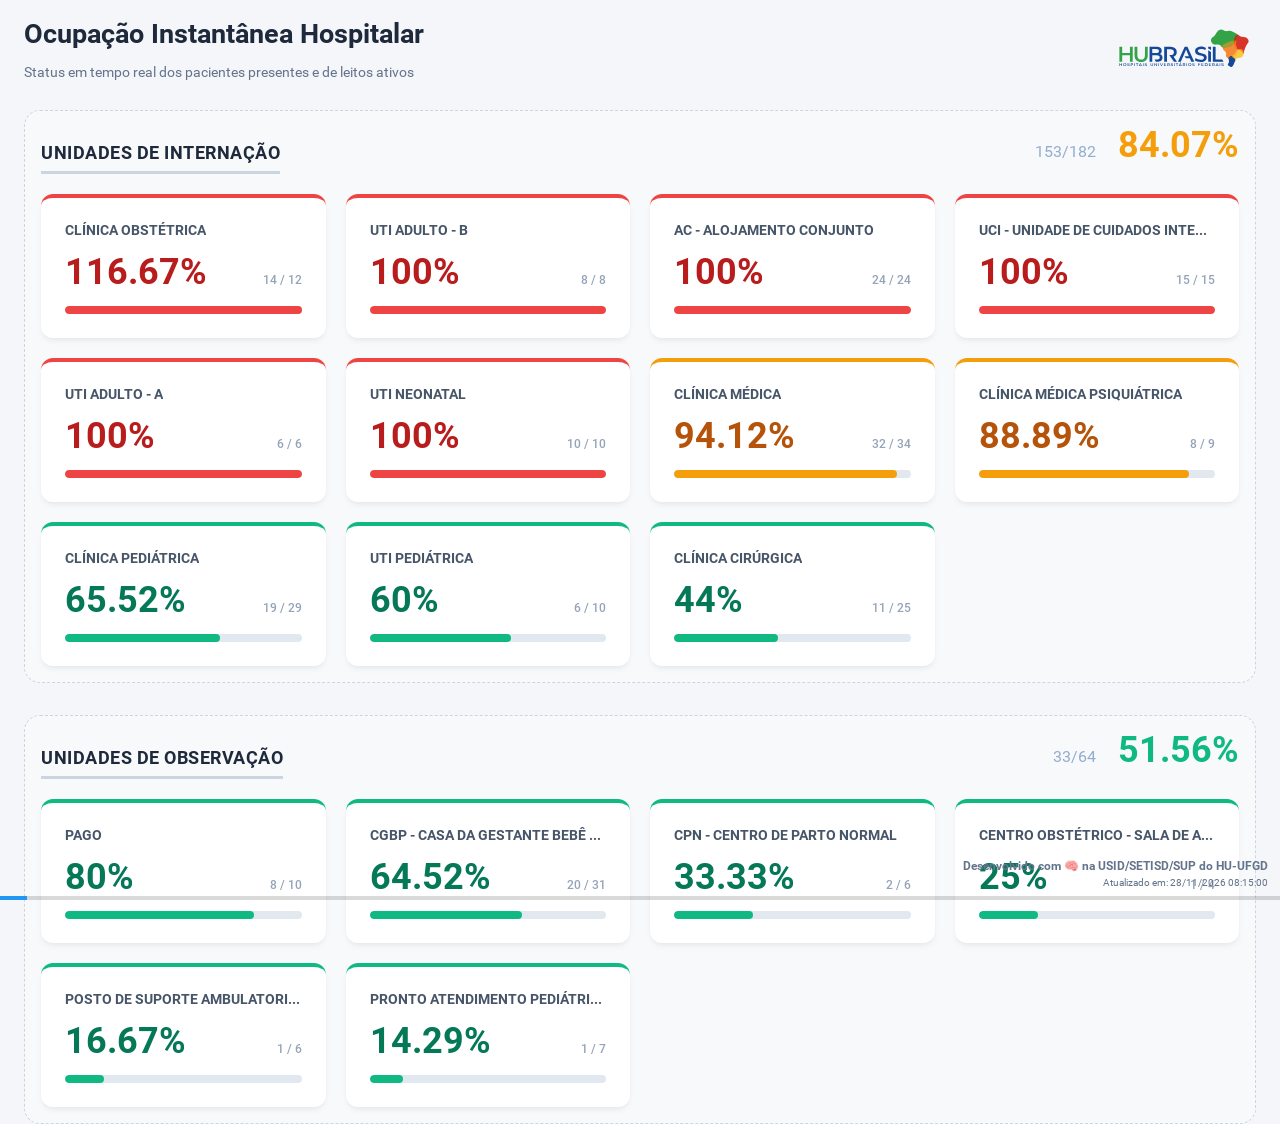
==== commit 5db9cea7: "auto: atualização automática dos painéis de controle" ====
--- a/taxa-ocupacao/index.html
+++ b/taxa-ocupacao/index.html
@@ -528,11 +528,23 @@
                         <span class="setor-nome">CPN - CENTRO DE PARTO NORMAL</span>
                     </div>
                     <div class="card-body">
-                        <span class="porcentagem">50%</span>
-                        <span class="leitos-status">3 / 6</span>
-                    </div>
-                    <div class="barra-progresso-bg">
-                        <div class="barra-progresso-fill" data-width="50%" width="50%"></div>
+                        <span class="porcentagem">33.33%</span>
+                        <span class="leitos-status">2 / 6</span>
+                    </div>
+                    <div class="barra-progresso-bg">
+                        <div class="barra-progresso-fill" data-width="33.33%" width="33.33%"></div>
+                    </div>
+                </div>
+                                <div class="card status-estavel">
+                    <div class="card-header">
+                        <span class="setor-nome">CENTRO OBSTÉTRICO - SALA DE ADMISSÃO</span>
+                    </div>
+                    <div class="card-body">
+                        <span class="porcentagem">25%</span>
+                        <span class="leitos-status">1 / 4</span>
+                    </div>
+                    <div class="barra-progresso-bg">
+                        <div class="barra-progresso-fill" data-width="25%" width="25%"></div>
                     </div>
                 </div>
                                 <div class="card status-estavel">
@@ -557,18 +569,6 @@
                     </div>
                     <div class="barra-progresso-bg">
                         <div class="barra-progresso-fill" data-width="14.29%" width="14.29%"></div>
-                    </div>
-                </div>
-                                <div class="card status-estavel">
-                    <div class="card-header">
-                        <span class="setor-nome">CENTRO OBSTÉTRICO - SALA DE ADMISSÃO</span>
-                    </div>
-                    <div class="card-body">
-                        <span class="porcentagem">0%</span>
-                        <span class="leitos-status">0 / 4</span>
-                    </div>
-                    <div class="barra-progresso-bg">
-                        <div class="barra-progresso-fill" data-width="0%" width="0%"></div>
                     </div>
                 </div>
                         </section>
@@ -576,7 +576,7 @@
     </main>
     <div class="informacoes">
         <strong>Desenvolvido com 🧠 na USID/SETISD/SUP do HU-UFGD</strong>
-        <small>Atualizado em: 28/11/2026 08:00:01</small>
+        <small>Atualizado em: 28/11/2026 08:15:00</small>
     </div>
 
     <div id="refresh-progress">
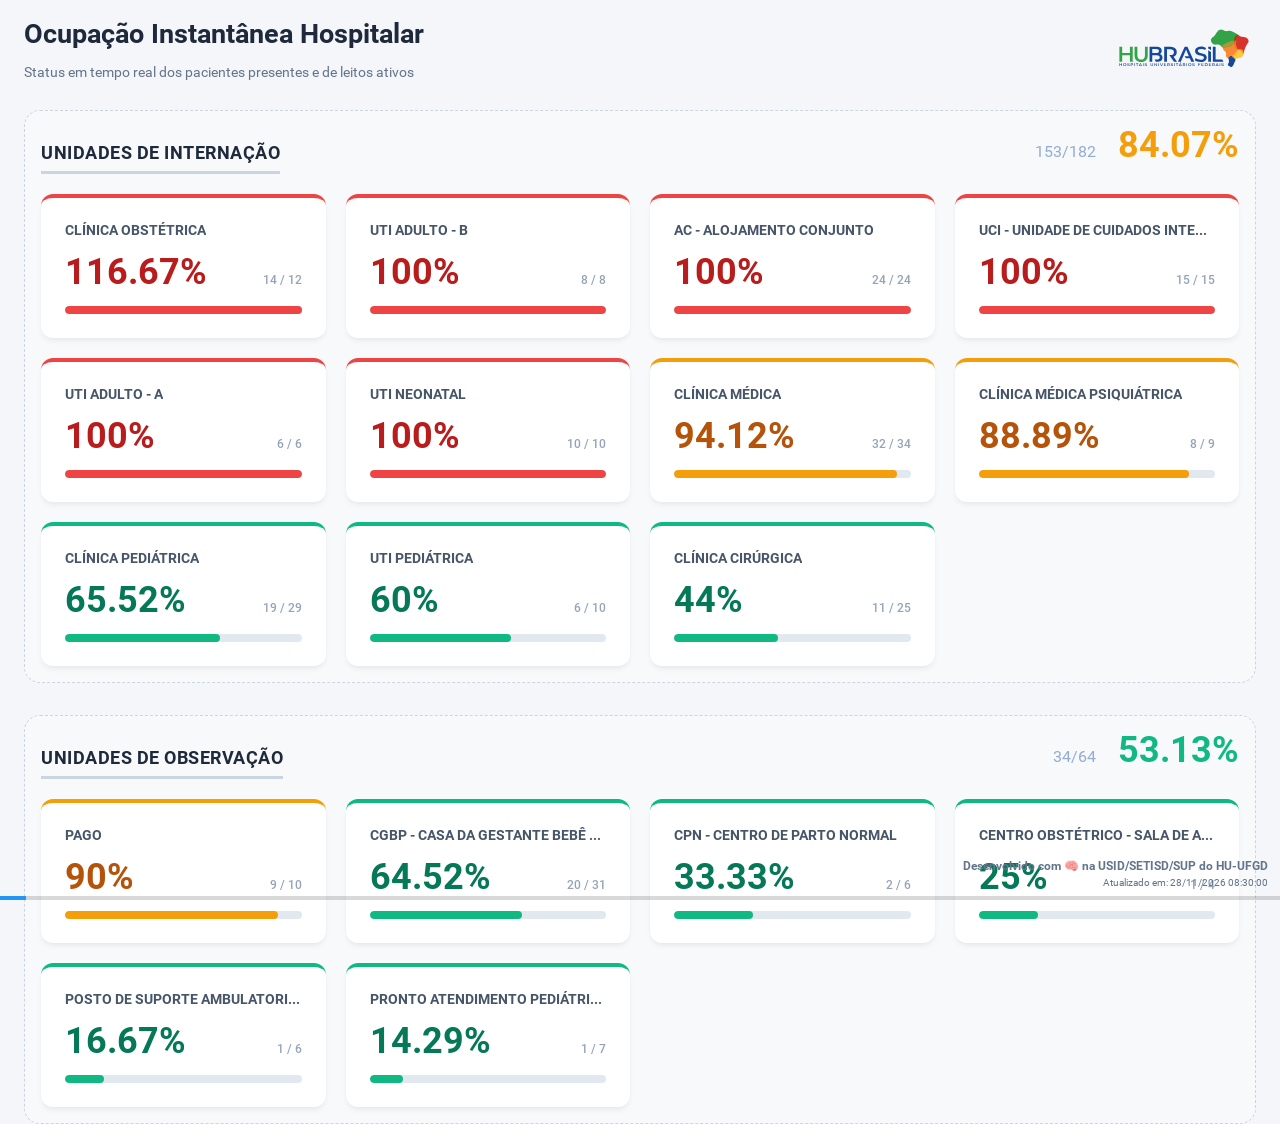
==== commit 48d38e97: "auto: atualização automática dos painéis de controle" ====
--- a/taxa-ocupacao/index.html
+++ b/taxa-ocupacao/index.html
@@ -494,21 +494,21 @@
             <div class="header-unidade">
                 <h2 class="titulo-unidade">Unidades de Observação</h2>
                 <div class="valores-indicadores">
-                    <span class="quantidade-pac-leito">33/64</span>
-                    <strong class="unidade-estavel">51.56%</strong>
+                    <span class="quantidade-pac-leito">34/64</span>
+                    <strong class="unidade-estavel">53.13%</strong>
                 </div>
             </div>            
             <div class="grid-indicadores">
-                                <div class="card status-estavel">
+                                <div class="card status-alerta">
                     <div class="card-header">
                         <span class="setor-nome">PAGO</span>
                     </div>
                     <div class="card-body">
-                        <span class="porcentagem">80%</span>
-                        <span class="leitos-status">8 / 10</span>
-                    </div>
-                    <div class="barra-progresso-bg">
-                        <div class="barra-progresso-fill" data-width="80%" width="80%"></div>
+                        <span class="porcentagem">90%</span>
+                        <span class="leitos-status">9 / 10</span>
+                    </div>
+                    <div class="barra-progresso-bg">
+                        <div class="barra-progresso-fill" data-width="90%" width="90%"></div>
                     </div>
                 </div>
                                 <div class="card status-estavel">
@@ -576,7 +576,7 @@
     </main>
     <div class="informacoes">
         <strong>Desenvolvido com 🧠 na USID/SETISD/SUP do HU-UFGD</strong>
-        <small>Atualizado em: 28/11/2026 08:15:00</small>
+        <small>Atualizado em: 28/11/2026 08:30:00</small>
     </div>
 
     <div id="refresh-progress">
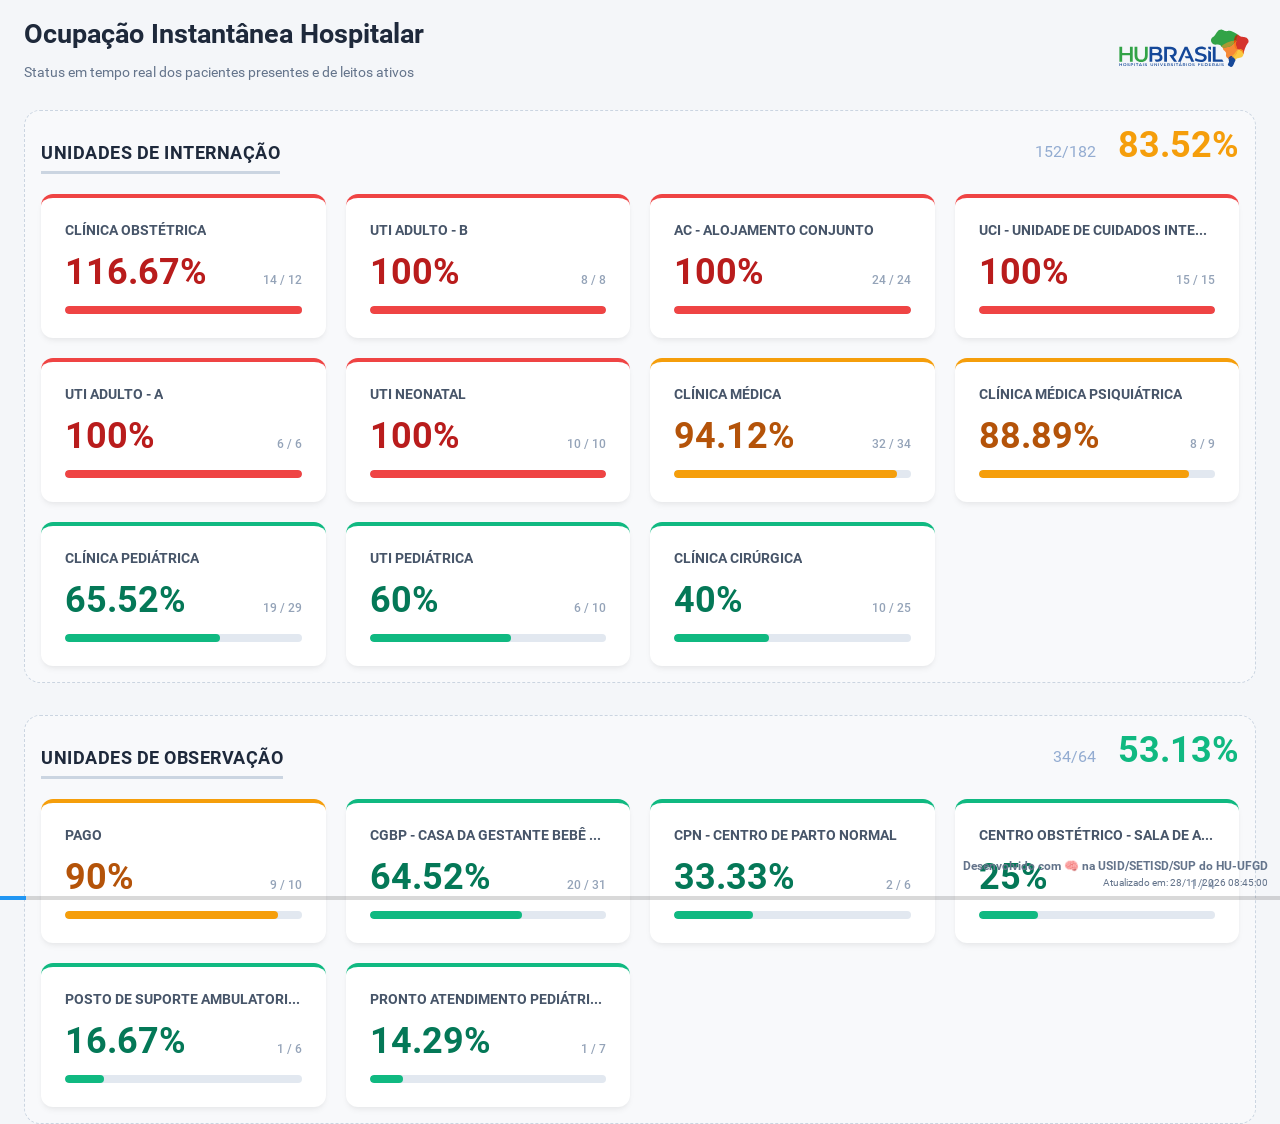
==== commit e00ceb93: "auto: atualização automática dos painéis de controle" ====
--- a/taxa-ocupacao/index.html
+++ b/taxa-ocupacao/index.html
@@ -351,8 +351,8 @@
             <div class="header-unidade">
                 <h2>Unidades de Internação</h2>
                 <div class="valores-indicadores">
-                    <span class="quantidade-pac-leito">153/182</span>
-                    <strong class="unidade-alerta">84.07%</strong>
+                    <span class="quantidade-pac-leito">152/182</span>
+                    <strong class="unidade-alerta">83.52%</strong>
                 </div>
             </div>
             <div class="grid-indicadores">
@@ -481,11 +481,11 @@
                         <span class="setor-nome">CLÍNICA CIRÚRGICA</span>
                     </div>
                     <div class="card-body">
-                        <span class="porcentagem">44%</span>
-                        <span class="leitos-status">11 / 25</span>
-                    </div>
-                    <div class="barra-progresso-bg">
-                        <div class="barra-progresso-fill" data-width="44%" width="44%"></div>
+                        <span class="porcentagem">40%</span>
+                        <span class="leitos-status">10 / 25</span>
+                    </div>
+                    <div class="barra-progresso-bg">
+                        <div class="barra-progresso-fill" data-width="40%" width="40%"></div>
                     </div>
                 </div>
                         </section>
@@ -576,7 +576,7 @@
     </main>
     <div class="informacoes">
         <strong>Desenvolvido com 🧠 na USID/SETISD/SUP do HU-UFGD</strong>
-        <small>Atualizado em: 28/11/2026 08:30:00</small>
+        <small>Atualizado em: 28/11/2026 08:45:00</small>
     </div>
 
     <div id="refresh-progress">
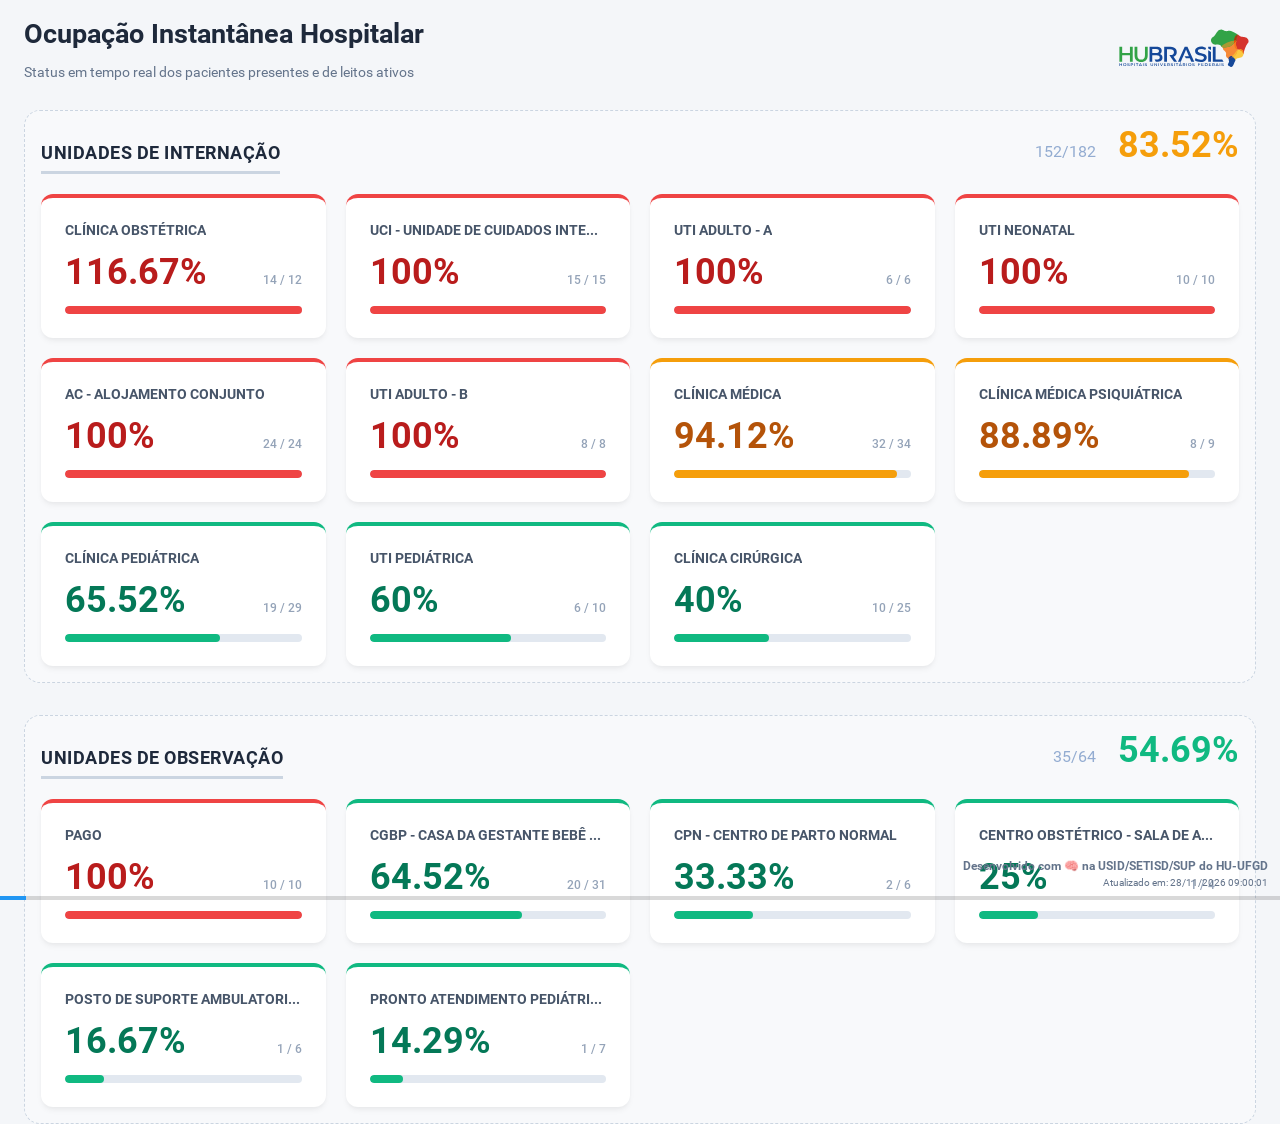
==== commit c0745ea3: "auto: atualização automática dos painéis de controle" ====
--- a/taxa-ocupacao/index.html
+++ b/taxa-ocupacao/index.html
@@ -370,59 +370,59 @@
                 </div>
                                 <div class="card status-critico">
                     <div class="card-header">
+                        <span class="setor-nome">UCI - UNIDADE DE CUIDADOS INTERMEDIÁRIOS NEONATAL</span>
+                    </div>
+                    <div class="card-body">
+                        <span class="porcentagem">100%</span>
+                        <span class="leitos-status">15 / 15</span>
+                    </div>
+                    <div class="barra-progresso-bg">
+                        <div class="barra-progresso-fill" data-width="100%" width="100%"></div>
+                    </div>
+                </div>
+                                <div class="card status-critico">
+                    <div class="card-header">
+                        <span class="setor-nome">UTI ADULTO - A</span>
+                    </div>
+                    <div class="card-body">
+                        <span class="porcentagem">100%</span>
+                        <span class="leitos-status">6 / 6</span>
+                    </div>
+                    <div class="barra-progresso-bg">
+                        <div class="barra-progresso-fill" data-width="100%" width="100%"></div>
+                    </div>
+                </div>
+                                <div class="card status-critico">
+                    <div class="card-header">
+                        <span class="setor-nome">UTI NEONATAL</span>
+                    </div>
+                    <div class="card-body">
+                        <span class="porcentagem">100%</span>
+                        <span class="leitos-status">10 / 10</span>
+                    </div>
+                    <div class="barra-progresso-bg">
+                        <div class="barra-progresso-fill" data-width="100%" width="100%"></div>
+                    </div>
+                </div>
+                                <div class="card status-critico">
+                    <div class="card-header">
+                        <span class="setor-nome">AC - ALOJAMENTO CONJUNTO</span>
+                    </div>
+                    <div class="card-body">
+                        <span class="porcentagem">100%</span>
+                        <span class="leitos-status">24 / 24</span>
+                    </div>
+                    <div class="barra-progresso-bg">
+                        <div class="barra-progresso-fill" data-width="100%" width="100%"></div>
+                    </div>
+                </div>
+                                <div class="card status-critico">
+                    <div class="card-header">
                         <span class="setor-nome">UTI ADULTO - B</span>
                     </div>
                     <div class="card-body">
                         <span class="porcentagem">100%</span>
                         <span class="leitos-status">8 / 8</span>
-                    </div>
-                    <div class="barra-progresso-bg">
-                        <div class="barra-progresso-fill" data-width="100%" width="100%"></div>
-                    </div>
-                </div>
-                                <div class="card status-critico">
-                    <div class="card-header">
-                        <span class="setor-nome">AC - ALOJAMENTO CONJUNTO</span>
-                    </div>
-                    <div class="card-body">
-                        <span class="porcentagem">100%</span>
-                        <span class="leitos-status">24 / 24</span>
-                    </div>
-                    <div class="barra-progresso-bg">
-                        <div class="barra-progresso-fill" data-width="100%" width="100%"></div>
-                    </div>
-                </div>
-                                <div class="card status-critico">
-                    <div class="card-header">
-                        <span class="setor-nome">UCI - UNIDADE DE CUIDADOS INTERMEDIÁRIOS NEONATAL</span>
-                    </div>
-                    <div class="card-body">
-                        <span class="porcentagem">100%</span>
-                        <span class="leitos-status">15 / 15</span>
-                    </div>
-                    <div class="barra-progresso-bg">
-                        <div class="barra-progresso-fill" data-width="100%" width="100%"></div>
-                    </div>
-                </div>
-                                <div class="card status-critico">
-                    <div class="card-header">
-                        <span class="setor-nome">UTI ADULTO - A</span>
-                    </div>
-                    <div class="card-body">
-                        <span class="porcentagem">100%</span>
-                        <span class="leitos-status">6 / 6</span>
-                    </div>
-                    <div class="barra-progresso-bg">
-                        <div class="barra-progresso-fill" data-width="100%" width="100%"></div>
-                    </div>
-                </div>
-                                <div class="card status-critico">
-                    <div class="card-header">
-                        <span class="setor-nome">UTI NEONATAL</span>
-                    </div>
-                    <div class="card-body">
-                        <span class="porcentagem">100%</span>
-                        <span class="leitos-status">10 / 10</span>
                     </div>
                     <div class="barra-progresso-bg">
                         <div class="barra-progresso-fill" data-width="100%" width="100%"></div>
@@ -494,21 +494,21 @@
             <div class="header-unidade">
                 <h2 class="titulo-unidade">Unidades de Observação</h2>
                 <div class="valores-indicadores">
-                    <span class="quantidade-pac-leito">34/64</span>
-                    <strong class="unidade-estavel">53.13%</strong>
+                    <span class="quantidade-pac-leito">35/64</span>
+                    <strong class="unidade-estavel">54.69%</strong>
                 </div>
             </div>            
             <div class="grid-indicadores">
-                                <div class="card status-alerta">
+                                <div class="card status-critico">
                     <div class="card-header">
                         <span class="setor-nome">PAGO</span>
                     </div>
                     <div class="card-body">
-                        <span class="porcentagem">90%</span>
-                        <span class="leitos-status">9 / 10</span>
-                    </div>
-                    <div class="barra-progresso-bg">
-                        <div class="barra-progresso-fill" data-width="90%" width="90%"></div>
+                        <span class="porcentagem">100%</span>
+                        <span class="leitos-status">10 / 10</span>
+                    </div>
+                    <div class="barra-progresso-bg">
+                        <div class="barra-progresso-fill" data-width="100%" width="100%"></div>
                     </div>
                 </div>
                                 <div class="card status-estavel">
@@ -576,7 +576,7 @@
     </main>
     <div class="informacoes">
         <strong>Desenvolvido com 🧠 na USID/SETISD/SUP do HU-UFGD</strong>
-        <small>Atualizado em: 28/11/2026 08:45:00</small>
+        <small>Atualizado em: 28/11/2026 09:00:01</small>
     </div>
 
     <div id="refresh-progress">
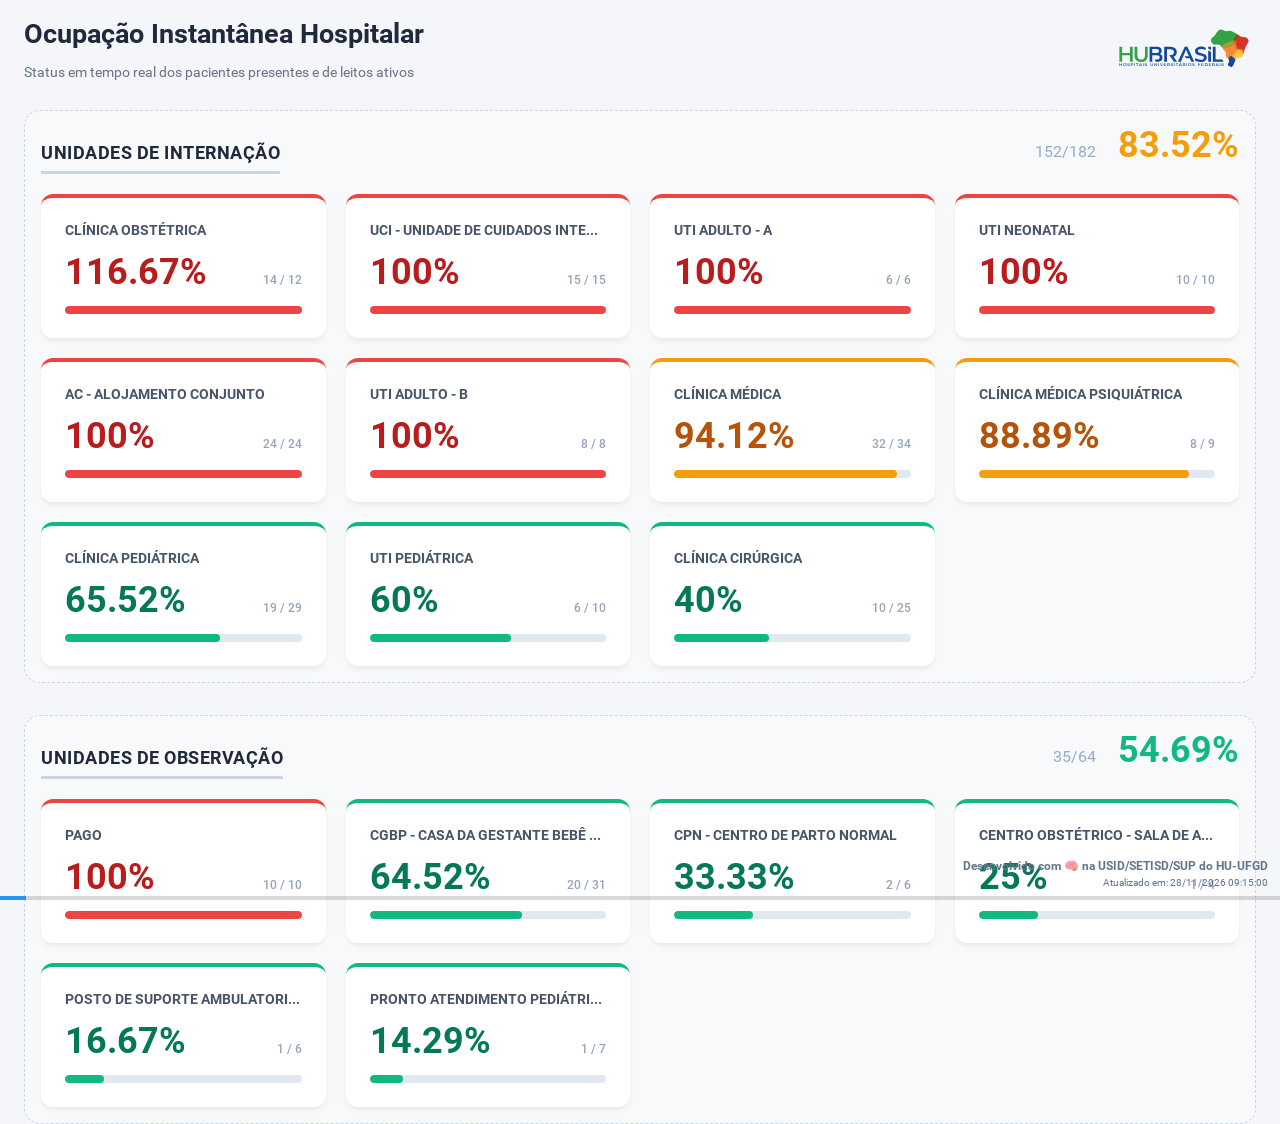
==== commit b6183bb1: "auto: atualização automática dos painéis de controle" ====
--- a/taxa-ocupacao/index.html
+++ b/taxa-ocupacao/index.html
@@ -576,7 +576,7 @@
     </main>
     <div class="informacoes">
         <strong>Desenvolvido com 🧠 na USID/SETISD/SUP do HU-UFGD</strong>
-        <small>Atualizado em: 28/11/2026 09:00:01</small>
+        <small>Atualizado em: 28/11/2026 09:15:00</small>
     </div>
 
     <div id="refresh-progress">
